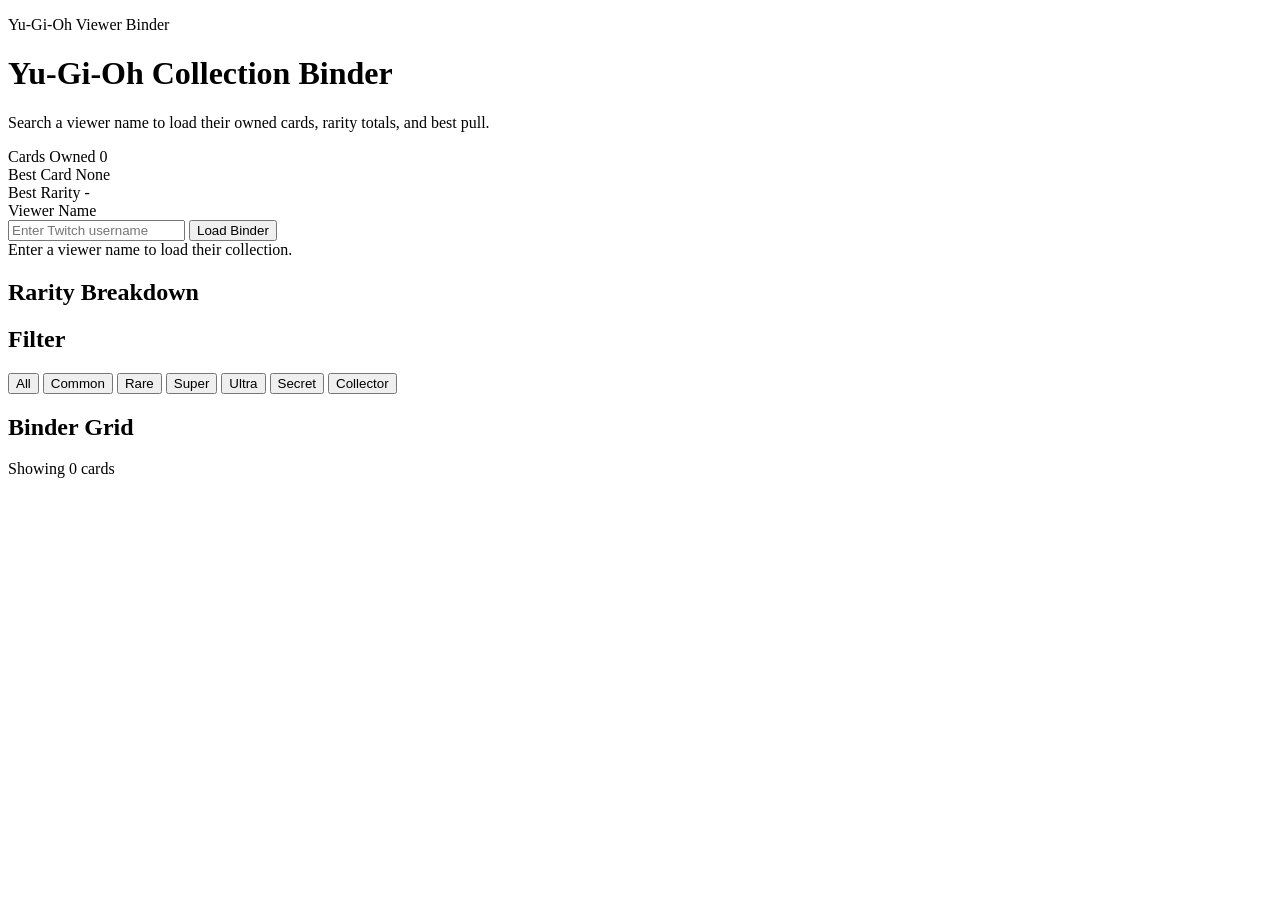
==== index.html @ 146b317e "Update index.html" ====
<!DOCTYPE html>
<html lang="en">
<head>
  <meta charset="UTF-8" />
  <meta name="viewport" content="width=device-width, initial-scale=1.0" />
  <title>Yu-Gi-Oh Binder</title>
  <link rel="stylesheet" href="style.css" />
</head>
<body>
  <div class="page">
    <header class="hero">
      <div class="hero-left">
        <p class="eyebrow">Yu-Gi-Oh Viewer Binder</p>
        <h1 id="pageTitle">Yu-Gi-Oh Collection Binder</h1>
        <p class="subtext">
          Search a viewer name to load their owned cards, rarity totals, and best pull.
        </p>
      </div>

      <div class="hero-right stats-top">
        <div class="stat-card">
          <span class="stat-label">Cards Owned</span>
          <span class="stat-value" id="totalCards">0</span>
        </div>
        <div class="stat-card">
          <span class="stat-label">Best Card</span>
          <span class="stat-value small" id="bestCard">None</span>
        </div>
        <div class="stat-card">
          <span class="stat-label">Best Rarity</span>
          <span class="stat-value" id="bestRarity">-</span>
        </div>
      </div>
    </header>

    <section class="controls">
      <div class="search-box">
        <label for="usernameInput">Viewer Name</label>
        <div class="search-row">
          <input type="text" id="usernameInput" placeholder="Enter Twitch username" />
          <button id="loadBtn">Load Binder</button>
        </div>
      </div>

      <div class="helper-text" id="statusText">
        Enter a viewer name to load their collection.
      </div>
    </section>

    <section class="content-grid">
      <aside class="sidebar">
        <div class="panel">
          <h2>Rarity Breakdown</h2>
          <div id="rarityBreakdown" class="rarity-list"></div>
        </div>

        <div class="panel">
          <h2>Filter</h2>
          <div class="filter-buttons">
            <button class="filter-btn active" data-rarity="All">All</button>
            <button class="filter-btn" data-rarity="Common">Common</button>
            <button class="filter-btn" data-rarity="Rare">Rare</button>
            <button class="filter-btn" data-rarity="Super">Super</button>
            <button class="filter-btn" data-rarity="Ultra">Ultra</button>
            <button class="filter-btn" data-rarity="Secret">Secret</button>
            <button class="filter-btn" data-rarity="Collector">Collector</button>
          </div>
        </div>
      </aside>

      <main class="main-panel panel">
        <div class="binder-header">
          <h2>Binder Grid</h2>
          <span id="showingText">Showing 0 cards</span>
        </div>

        <div id="cardGrid" class="card-grid"></div>
      </main>
    </section>
  </div>

  <script src="script.js"></script>
</body>
</html>
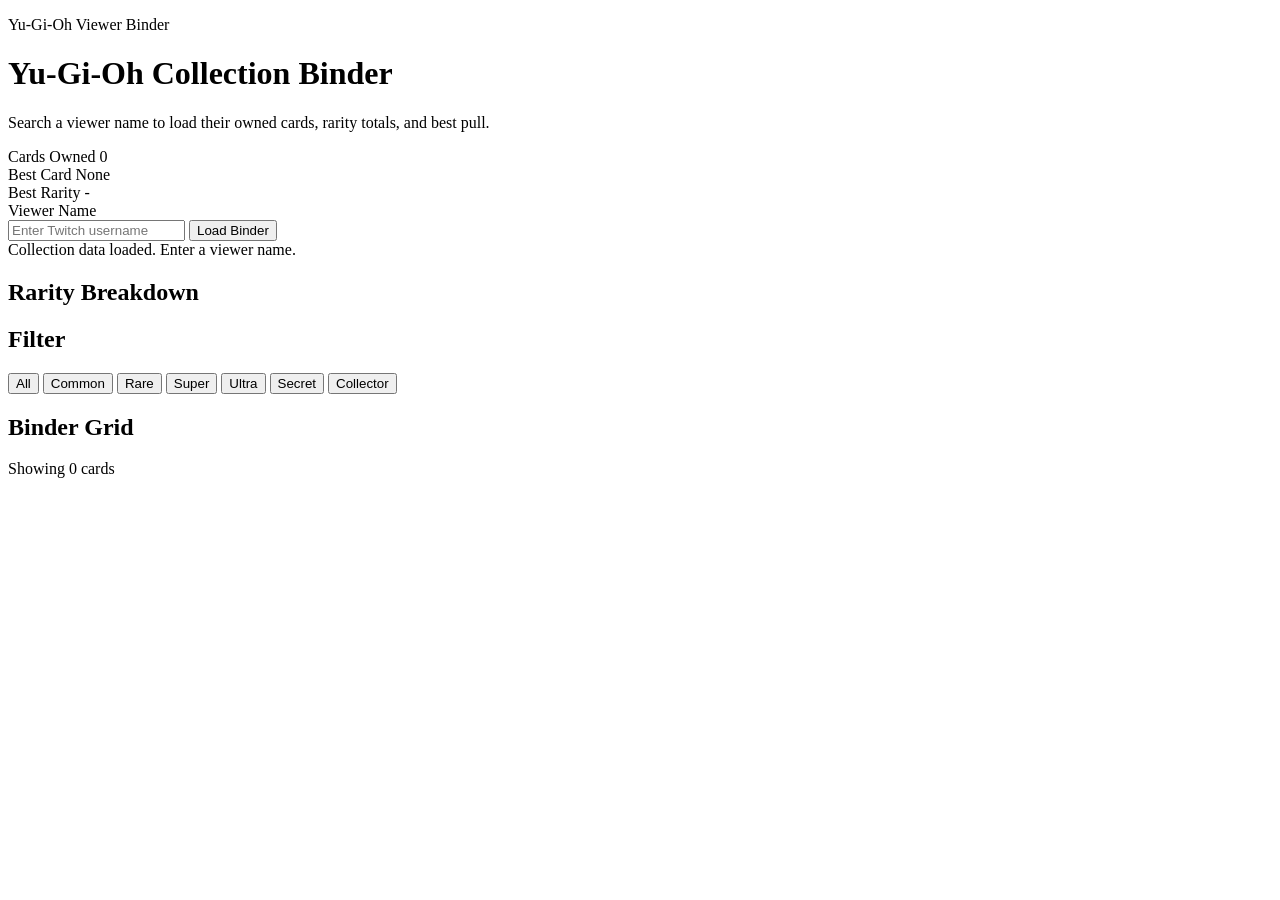
==== commit 5be4eaf2: "Update index.html" ====
--- a/index.html
+++ b/index.html
@@ -4,7 +4,7 @@
   <meta charset="UTF-8" />
   <meta name="viewport" content="width=device-width, initial-scale=1.0" />
   <title>Yu-Gi-Oh Binder</title>
-  <link rel="stylesheet" href="style.css" />
+  <link rel="stylesheet" href="./style.css" />
 </head>
 <body>
   <div class="page">
@@ -82,3 +82,4 @@
   <script src="script.js"></script>
 </body>
 </html>
+
--- a/style.css
+++ b/style.css
@@ -0,0 +1,198 @@
+let allCards = [];
+let currentUserCards = [];
+let currentFilter = "All";
+
+const rarityOrder = ["Common", "Rare", "Super", "Ultra", "Secret", "Collector"];
+const rarityRank = {
+  Common: 1,
+  Rare: 2,
+  Super: 3,
+  Ultra: 4,
+  Secret: 5,
+  Collector: 6
+};
+
+const pageTitle = document.getElementById("pageTitle");
+const totalCards = document.getElementById("totalCards");
+const bestCard = document.getElementById("bestCard");
+const bestRarity = document.getElementById("bestRarity");
+const statusText = document.getElementById("statusText");
+const rarityBreakdown = document.getElementById("rarityBreakdown");
+const cardGrid = document.getElementById("cardGrid");
+const showingText = document.getElementById("showingText");
+const usernameInput = document.getElementById("usernameInput");
+const loadBtn = document.getElementById("loadBtn");
+const filterButtons = document.querySelectorAll(".filter-btn");
+
+loadBtn.addEventListener("click", loadUserBinder);
+usernameInput.addEventListener("keydown", function (e) {
+  if (e.key === "Enter") {
+    loadUserBinder();
+  }
+});
+
+filterButtons.forEach(btn => {
+  btn.addEventListener("click", function () {
+    filterButtons.forEach(b => b.classList.remove("active"));
+    this.classList.add("active");
+    currentFilter = this.dataset.rarity;
+    renderCards();
+  });
+});
+
+fetch("ygo_collection.json")
+  .then(response => response.json())
+  .then(data => {
+    allCards = data.cards || [];
+
+    const urlParams = new URLSearchParams(window.location.search);
+    const userFromUrl = urlParams.get("user");
+
+    if (userFromUrl) {
+      usernameInput.value = userFromUrl;
+      loadUserBinder();
+    } else {
+      statusText.textContent = "Collection data loaded. Enter a viewer name.";
+    }
+  })
+  .catch(() => {
+    statusText.textContent = "Could not load ygo_collection.json";
+  });
+
+function loadUserBinder() {
+  const username = usernameInput.value.trim();
+  if (!username) {
+    statusText.textContent = "Please enter a viewer name.";
+    return;
+  }
+
+  currentUserCards = allCards.filter(card =>
+    (card.username || "").toLowerCase() === username.toLowerCase()
+  );
+
+  if (currentUserCards.length === 0) {
+    pageTitle.textContent = username + "'s Binder";
+    totalCards.textContent = "0";
+    bestCard.textContent = "None";
+    bestRarity.textContent = "-";
+    rarityBreakdown.innerHTML = "";
+    cardGrid.innerHTML = '<div class="empty-state">No cards found for this viewer.</div>';
+    showingText.textContent = "Showing 0 cards";
+    statusText.textContent = "No collection found for " + username;
+    return;
+  }
+
+  currentUserCards.sort((a, b) => {
+    const rarityDiff = (rarityRank[b.rarity] || 0) - (rarityRank[a.rarity] || 0);
+    if (rarityDiff !== 0) return rarityDiff;
+    return (a.cardName || "").localeCompare(b.cardName || "");
+  });
+
+  const best = currentUserCards[0];
+
+  pageTitle.textContent = username + "'s Binder";
+  totalCards.textContent = String(currentUserCards.length);
+  bestCard.textContent = best.cardName || "Unknown";
+  bestRarity.textContent = best.rarity || "-";
+  statusText.textContent = "Loaded binder for " + username;
+
+  renderRarityBreakdown();
+  renderCards();
+
+  const newUrl = window.location.pathname + "?user=" + encodeURIComponent(username);
+  window.history.replaceState({}, "", newUrl);
+}
+
+function renderRarityBreakdown() {
+  const counts = {
+    Common: 0,
+    Rare: 0,
+    Super: 0,
+    Ultra: 0,
+    Secret: 0,
+    Collector: 0
+  };
+
+  currentUserCards.forEach(card => {
+    if (counts.hasOwnProperty(card.rarity)) {
+      counts[card.rarity]++;
+    }
+  });
+
+  rarityBreakdown.innerHTML = "";
+
+  rarityOrder.forEach(rarity => {
+    const count = counts[rarity];
+    const percent = currentUserCards.length > 0
+      ? Math.max(4, (count / currentUserCards.length) * 100)
+      : 0;
+
+    const row = document.createElement("div");
+    row.className = "rarity-row";
+    row.innerHTML = `
+      <div class="rarity-top">
+        <span>${rarity}</span>
+        <span>${count}</span>
+      </div>
+      <div class="rarity-bar-bg">
+        <div class="rarity-bar-fill" style="width:${percent}%"></div>
+      </div>
+    `;
+    rarityBreakdown.appendChild(row);
+  });
+}
+
+function renderCards() {
+  let filtered = currentUserCards;
+
+  if (currentFilter !== "All") {
+    filtered = currentUserCards.filter(card => card.rarity === currentFilter);
+  }
+
+  showingText.textContent = "Showing " + filtered.length + " cards";
+
+  if (filtered.length === 0) {
+    cardGrid.innerHTML = '<div class="empty-state">No cards match this filter.</div>';
+    return;
+  }
+
+  cardGrid.innerHTML = "";
+
+  filtered.forEach(card => {
+    const tile = document.createElement("div");
+    tile.className = "card-tile " + getGlowClass(card.rarity);
+
+    const img = document.createElement("img");
+    img.className = "card-image";
+    img.src = "images/" + card.cardId + ".jpg";
+    img.alt = card.cardName || "Card";
+    img.onerror = function () {
+      this.src = "https://placehold.co/300x420/111827/e5e7eb?text=No+Image";
+    };
+
+    const name = document.createElement("div");
+    name.className = "card-name";
+    name.textContent = card.cardName || "Unknown Card";
+
+    const rarity = document.createElement("div");
+    rarity.className = "card-rarity";
+    rarity.textContent = card.rarity || "Unknown";
+
+    tile.appendChild(img);
+    tile.appendChild(name);
+    tile.appendChild(rarity);
+
+    cardGrid.appendChild(tile);
+  });
+}
+
+function getGlowClass(rarity) {
+  switch (rarity) {
+    case "Rare": return "glow-rare";
+    case "Super": return "glow-super";
+    case "Ultra": return "glow-ultra";
+    case "Secret": return "glow-secret";
+    case "Collector": return "glow-collector";
+    default: return "glow-common";
+  }
+}
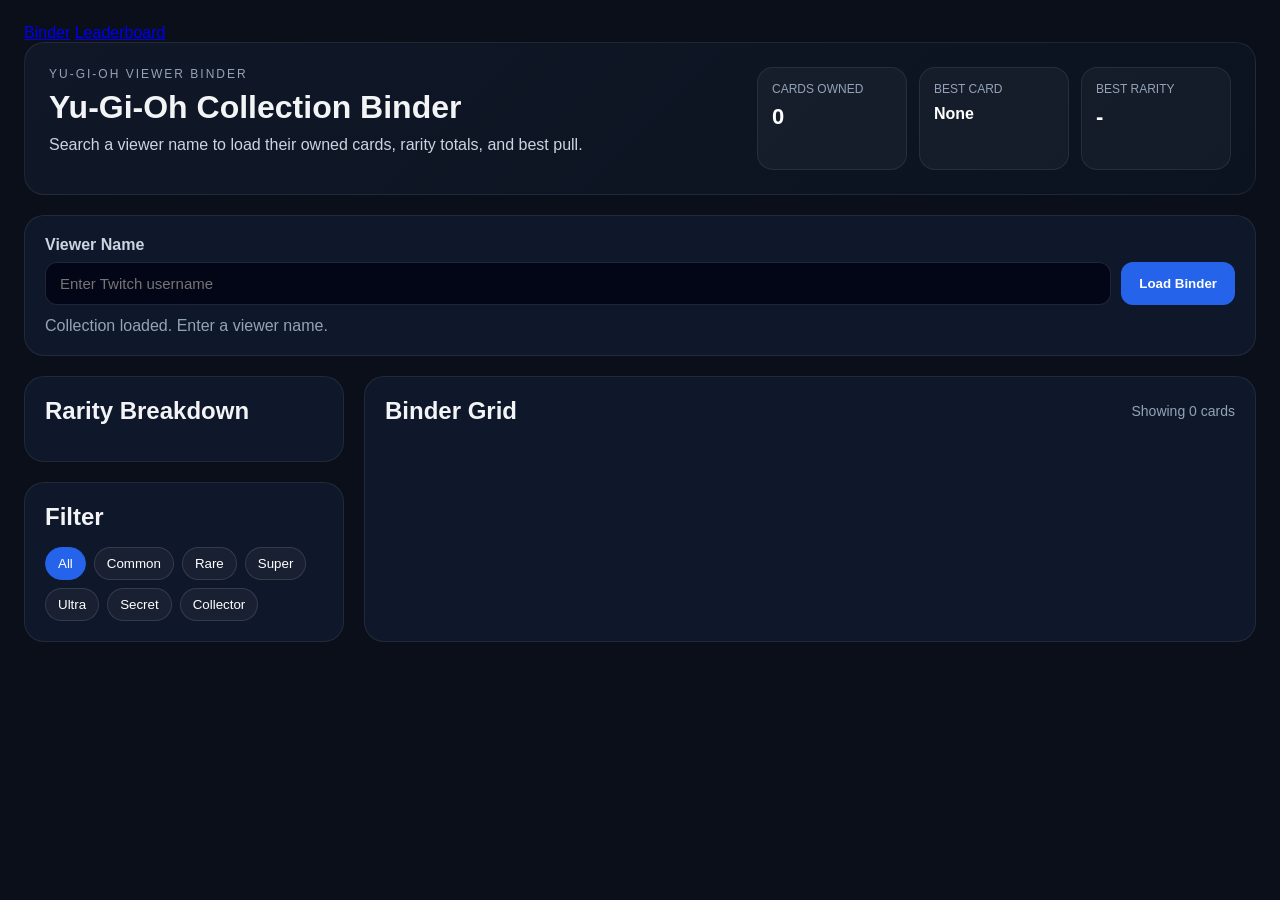
==== commit cc1cdef9: "Update index.html" ====
--- a/index.html
+++ b/index.html
@@ -4,10 +4,16 @@
   <meta charset="UTF-8" />
   <meta name="viewport" content="width=device-width, initial-scale=1.0" />
   <title>Yu-Gi-Oh Binder</title>
-  <link rel="stylesheet" href="./style.css" />
+  <link rel="stylesheet" href="style.css" />
 </head>
 <body>
   <div class="page">
+
+    <nav class="site-nav">
+      <a class="nav-link active" href="./index.html">Binder</a>
+      <a class="nav-link" href="./leaderboard.html">Leaderboard</a>
+    </nav>
+
     <header class="hero">
       <div class="hero-left">
         <p class="eyebrow">Yu-Gi-Oh Viewer Binder</p>
@@ -43,7 +49,7 @@
       </div>
 
       <div class="helper-text" id="statusText">
-        Enter a viewer name to load their collection.
+        Collection loaded. Enter a viewer name.
       </div>
     </section>
 
@@ -82,4 +88,3 @@
   <script src="script.js"></script>
 </body>
 </html>
-
--- a/style.css
+++ b/style.css
@@ -1,198 +1,343 @@
-let allCards = [];
-let currentUserCards = [];
-let currentFilter = "All";
-
-const rarityOrder = ["Common", "Rare", "Super", "Ultra", "Secret", "Collector"];
-const rarityRank = {
-  Common: 1,
-  Rare: 2,
-  Super: 3,
-  Ultra: 4,
-  Secret: 5,
-  Collector: 6
-};
-
-const pageTitle = document.getElementById("pageTitle");
-const totalCards = document.getElementById("totalCards");
-const bestCard = document.getElementById("bestCard");
-const bestRarity = document.getElementById("bestRarity");
-const statusText = document.getElementById("statusText");
-const rarityBreakdown = document.getElementById("rarityBreakdown");
-const cardGrid = document.getElementById("cardGrid");
-const showingText = document.getElementById("showingText");
-const usernameInput = document.getElementById("usernameInput");
-const loadBtn = document.getElementById("loadBtn");
-const filterButtons = document.querySelectorAll(".filter-btn");
-
-loadBtn.addEventListener("click", loadUserBinder);
-usernameInput.addEventListener("keydown", function (e) {
-  if (e.key === "Enter") {
-    loadUserBinder();
+* {
+  box-sizing: border-box;
+}
+
+body {
+  margin: 0;
+  font-family: Arial, Helvetica, sans-serif;
+  background: #0a0f1a;
+  color: #f3f4f6;
+}
+
+.page {
+  max-width: 1400px;
+  margin: 0 auto;
+  padding: 24px;
+}
+
+.hero {
+  display: flex;
+  justify-content: space-between;
+  gap: 24px;
+  flex-wrap: wrap;
+  background: linear-gradient(135deg, #101827, #0b1220);
+  border: 1px solid rgba(255,255,255,0.08);
+  border-radius: 20px;
+  padding: 24px;
+  margin-bottom: 20px;
+}
+
+.eyebrow {
+  margin: 0 0 8px 0;
+  color: #94a3b8;
+  text-transform: uppercase;
+  letter-spacing: 2px;
+  font-size: 12px;
+}
+
+h1, h2 {
+  margin: 0;
+}
+
+.subtext {
+  margin-top: 10px;
+  color: #cbd5e1;
+  max-width: 700px;
+}
+
+.stats-top {
+  display: flex;
+  gap: 12px;
+  flex-wrap: wrap;
+  align-items: stretch;
+}
+
+.stat-card {
+  min-width: 150px;
+  background: rgba(255,255,255,0.04);
+  border: 1px solid rgba(255,255,255,0.08);
+  border-radius: 16px;
+  padding: 14px;
+}
+
+.stat-label {
+  display: block;
+  font-size: 12px;
+  text-transform: uppercase;
+  color: #94a3b8;
+  margin-bottom: 8px;
+}
+
+.stat-value {
+  display: block;
+  font-size: 22px;
+  font-weight: bold;
+  color: #ffffff;
+}
+
+.stat-value.small {
+  font-size: 16px;
+  line-height: 1.3;
+}
+
+.controls {
+  background: #0f172a;
+  border: 1px solid rgba(255,255,255,0.08);
+  border-radius: 20px;
+  padding: 20px;
+  margin-bottom: 20px;
+}
+
+.search-box label {
+  display: block;
+  margin-bottom: 8px;
+  color: #cbd5e1;
+  font-weight: bold;
+}
+
+.search-row {
+  display: flex;
+  gap: 10px;
+  flex-wrap: wrap;
+}
+
+.search-row input {
+  flex: 1;
+  min-width: 260px;
+  padding: 12px 14px;
+  border-radius: 12px;
+  border: 1px solid rgba(255,255,255,0.12);
+  background: #020617;
+  color: white;
+  font-size: 15px;
+}
+
+.search-row button {
+  padding: 12px 18px;
+  border: none;
+  border-radius: 12px;
+  background: #2563eb;
+  color: white;
+  font-weight: bold;
+  cursor: pointer;
+}
+
+.search-row button:hover {
+  background: #1d4ed8;
+}
+
+.helper-text {
+  margin-top: 12px;
+  color: #94a3b8;
+}
+
+.content-grid {
+  display: grid;
+  grid-template-columns: 320px 1fr;
+  gap: 20px;
+}
+
+.sidebar {
+  display: flex;
+  flex-direction: column;
+  gap: 20px;
+}
+
+.panel {
+  background: #0f172a;
+  border: 1px solid rgba(255,255,255,0.08);
+  border-radius: 20px;
+  padding: 20px;
+}
+
+.rarity-list {
+  margin-top: 16px;
+  display: flex;
+  flex-direction: column;
+  gap: 12px;
+}
+
+.rarity-row {
+  display: flex;
+  flex-direction: column;
+  gap: 6px;
+  margin-top: 10px;
+}
+
+.rarity-top {
+  display: flex;
+  justify-content: space-between;
+  font-size: 14px;
+}
+
+.rarity-bar-bg {
+  width: 100%;
+  height: 10px;
+  background: rgba(255,255,255,0.08);
+  border-radius: 999px;
+  overflow: hidden;
+}
+
+.rarity-bar-fill {
+  height: 10px;
+  border-radius: 999px;
+  background: #e5e7eb;
+}
+
+.filter-buttons {
+  margin-top: 16px;
+  display: flex;
+  flex-wrap: wrap;
+  gap: 8px;
+}
+
+.filter-btn {
+  padding: 8px 12px;
+  border-radius: 999px;
+  border: 1px solid rgba(255,255,255,0.12);
+  background: rgba(255,255,255,0.04);
+  color: white;
+  cursor: pointer;
+}
+
+.filter-btn.active {
+  background: #2563eb;
+  border-color: #2563eb;
+}
+
+.binder-header {
+  display: flex;
+  justify-content: space-between;
+  gap: 12px;
+  align-items: center;
+  margin-bottom: 18px;
+  flex-wrap: wrap;
+}
+
+#showingText {
+  color: #94a3b8;
+  font-size: 14px;
+}
+
+.card-grid {
+  display: grid;
+  grid-template-columns: repeat(auto-fill, minmax(190px, 1fr));
+  gap: 18px;
+}
+
+.card-tile {
+  background: linear-gradient(180deg, #111827, #020617);
+  border-radius: 18px;
+  padding: 12px;
+  border: 1px solid rgba(255,255,255,0.08);
+  transition: transform 0.15s ease, box-shadow 0.15s ease;
+}
+
+.card-tile:hover {
+  transform: translateY(-4px) scale(1.02);
+}
+
+.card-image {
+  width: 100%;
+  aspect-ratio: 0.72;
+  border-radius: 12px;
+  object-fit: cover;
+  background: #111827;
+  border: 1px solid rgba(255,255,255,0.08);
+}
+
+.card-name {
+  margin-top: 10px;
+  font-weight: bold;
+  font-size: 14px;
+  line-height: 1.3;
+  color: white;
+}
+
+.card-rarity {
+  margin-top: 6px;
+  font-size: 12px;
+  color: #cbd5e1;
+  text-transform: uppercase;
+  letter-spacing: 1px;
+}
+
+.glow-common {
+  box-shadow: 0 0 0 rgba(255,255,255,0);
+}
+
+.glow-rare {
+  box-shadow: 0 0 18px rgba(59, 130, 246, 0.35);
+}
+
+.glow-super {
+  box-shadow: 0 0 18px rgba(168, 85, 247, 0.35);
+}
+
+.glow-ultra {
+  box-shadow: 0 0 20px rgba(250, 204, 21, 0.42);
+}
+
+.glow-secret {
+  box-shadow: 0 0 20px rgba(244, 114, 182, 0.42);
+}
+
+.glow-collector {
+  box-shadow: 0 0 22px rgba(251, 191, 36, 0.55);
+}
+
+.empty-state {
+  color: #94a3b8;
+  padding: 20px 0;
+}
+
+/* Leaderboard */
+.leaderboard-grid {
+  display: grid;
+  grid-template-columns: 90px 1.2fr 140px 140px 2fr;
+  gap: 16px;
+  align-items: center;
+}
+
+.leaderboard-head {
+  font-weight: bold;
+  color: #94a3b8;
+  border-bottom: 1px solid rgba(255,255,255,0.08);
+  padding-bottom: 12px;
+  margin-bottom: 10px;
+}
+
+.leaderboard-row {
+  padding: 14px 0;
+  border-bottom: 1px solid rgba(255,255,255,0.06);
+}
+
+.leaderboard-link {
+  color: white;
+  text-decoration: none;
+  font-weight: bold;
+}
+
+.leaderboard-link:hover {
+  text-decoration: underline;
+}
+
+@media (max-width: 900px) {
+  .content-grid {
+    grid-template-columns: 1fr;
   }
-});
-
-filterButtons.forEach(btn => {
-  btn.addEventListener("click", function () {
-    filterButtons.forEach(b => b.classList.remove("active"));
-    this.classList.add("active");
-    currentFilter = this.dataset.rarity;
-    renderCards();
-  });
-});
-
-fetch("ygo_collection.json")
-  .then(response => response.json())
-  .then(data => {
-    allCards = data.cards || [];
-
-    const urlParams = new URLSearchParams(window.location.search);
-    const userFromUrl = urlParams.get("user");
-
-    if (userFromUrl) {
-      usernameInput.value = userFromUrl;
-      loadUserBinder();
-    } else {
-      statusText.textContent = "Collection data loaded. Enter a viewer name.";
-    }
-  })
-  .catch(() => {
-    statusText.textContent = "Could not load ygo_collection.json";
-  });
-
-function loadUserBinder() {
-  const username = usernameInput.value.trim();
-  if (!username) {
-    statusText.textContent = "Please enter a viewer name.";
-    return;
+
+  .leaderboard-grid {
+    grid-template-columns: 1fr;
+    gap: 6px;
+    padding: 12px 0;
   }
 
-  currentUserCards = allCards.filter(card =>
-    (card.username || "").toLowerCase() === username.toLowerCase()
-  );
-
-  if (currentUserCards.length === 0) {
-    pageTitle.textContent = username + "'s Binder";
-    totalCards.textContent = "0";
-    bestCard.textContent = "None";
-    bestRarity.textContent = "-";
-    rarityBreakdown.innerHTML = "";
-    cardGrid.innerHTML = '<div class="empty-state">No cards found for this viewer.</div>';
-    showingText.textContent = "Showing 0 cards";
-    statusText.textContent = "No collection found for " + username;
-    return;
+  .leaderboard-head {
+    display: none;
   }
 
-  currentUserCards.sort((a, b) => {
-    const rarityDiff = (rarityRank[b.rarity] || 0) - (rarityRank[a.rarity] || 0);
-    if (rarityDiff !== 0) return rarityDiff;
-    return (a.cardName || "").localeCompare(b.cardName || "");
-  });
-
-  const best = currentUserCards[0];
-
-  pageTitle.textContent = username + "'s Binder";
-  totalCards.textContent = String(currentUserCards.length);
-  bestCard.textContent = best.cardName || "Unknown";
-  bestRarity.textContent = best.rarity || "-";
-  statusText.textContent = "Loaded binder for " + username;
-
-  renderRarityBreakdown();
-  renderCards();
-
-  const newUrl = window.location.pathname + "?user=" + encodeURIComponent(username);
-  window.history.replaceState({}, "", newUrl);
-}
-
-function renderRarityBreakdown() {
-  const counts = {
-    Common: 0,
-    Rare: 0,
-    Super: 0,
-    Ultra: 0,
-    Secret: 0,
-    Collector: 0
-  };
-
-  currentUserCards.forEach(card => {
-    if (counts.hasOwnProperty(card.rarity)) {
-      counts[card.rarity]++;
-    }
-  });
-
-  rarityBreakdown.innerHTML = "";
-
-  rarityOrder.forEach(rarity => {
-    const count = counts[rarity];
-    const percent = currentUserCards.length > 0
-      ? Math.max(4, (count / currentUserCards.length) * 100)
-      : 0;
-
-    const row = document.createElement("div");
-    row.className = "rarity-row";
-    row.innerHTML = `
-      <div class="rarity-top">
-        <span>${rarity}</span>
-        <span>${count}</span>
-      </div>
-      <div class="rarity-bar-bg">
-        <div class="rarity-bar-fill" style="width:${percent}%"></div>
-      </div>
-    `;
-    rarityBreakdown.appendChild(row);
-  });
-}
-
-function renderCards() {
-  let filtered = currentUserCards;
-
-  if (currentFilter !== "All") {
-    filtered = currentUserCards.filter(card => card.rarity === currentFilter);
+  .leaderboard-row {
+    padding: 16px 0;
   }
-
-  showingText.textContent = "Showing " + filtered.length + " cards";
-
-  if (filtered.length === 0) {
-    cardGrid.innerHTML = '<div class="empty-state">No cards match this filter.</div>';
-    return;
-  }
-
-  cardGrid.innerHTML = "";
-
-  filtered.forEach(card => {
-    const tile = document.createElement("div");
-    tile.className = "card-tile " + getGlowClass(card.rarity);
-
-    const img = document.createElement("img");
-    img.className = "card-image";
-    img.src = "images/" + card.cardId + ".jpg";
-    img.alt = card.cardName || "Card";
-    img.onerror = function () {
-      this.src = "https://placehold.co/300x420/111827/e5e7eb?text=No+Image";
-    };
-
-    const name = document.createElement("div");
-    name.className = "card-name";
-    name.textContent = card.cardName || "Unknown Card";
-
-    const rarity = document.createElement("div");
-    rarity.className = "card-rarity";
-    rarity.textContent = card.rarity || "Unknown";
-
-    tile.appendChild(img);
-    tile.appendChild(name);
-    tile.appendChild(rarity);
-
-    cardGrid.appendChild(tile);
-  });
-}
-
-function getGlowClass(rarity) {
-  switch (rarity) {
-    case "Rare": return "glow-rare";
-    case "Super": return "glow-super";
-    case "Ultra": return "glow-ultra";
-    case "Secret": return "glow-secret";
-    case "Collector": return "glow-collector";
-    default: return "glow-common";
-  }
-}
+}
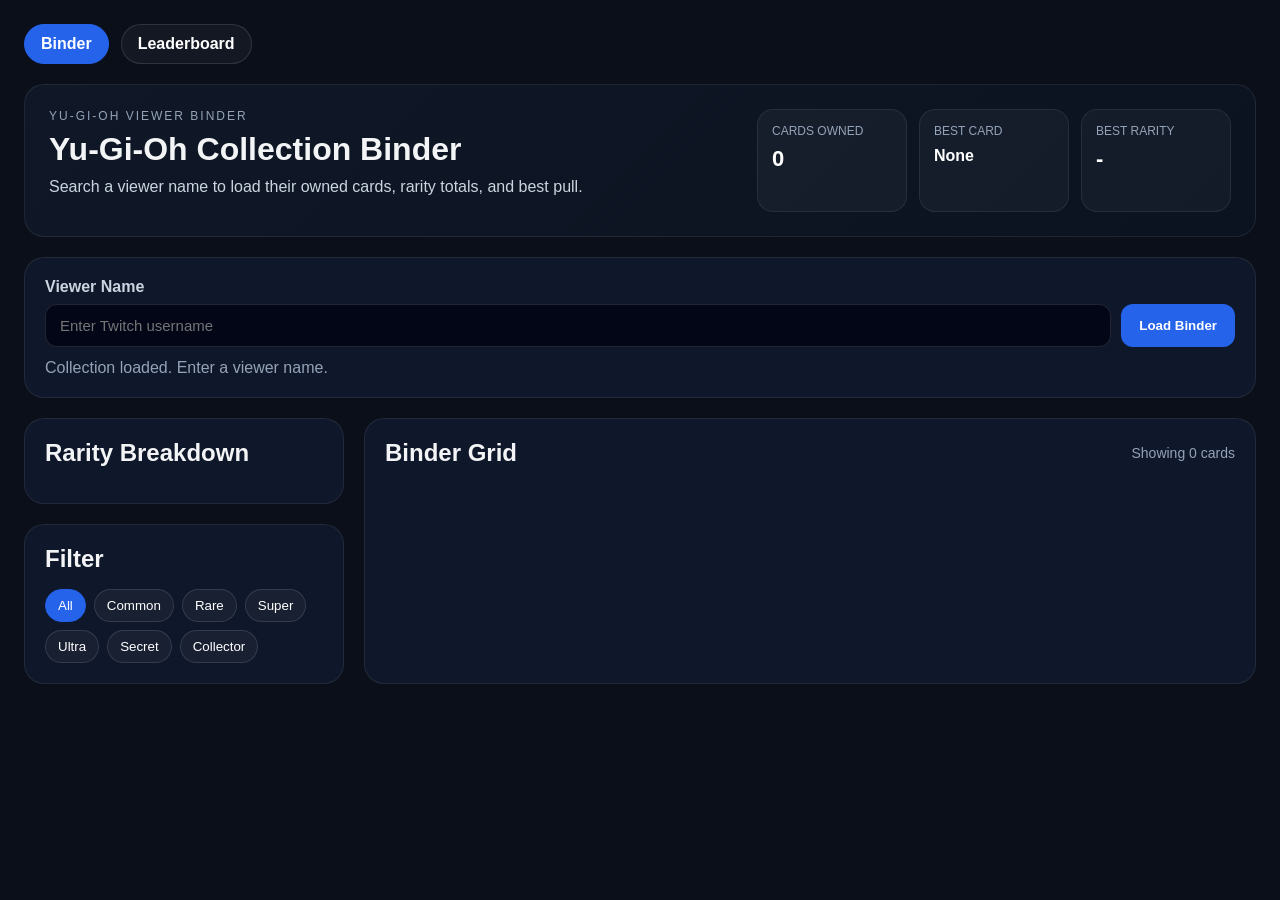
==== commit 8cb3da1b: "Update index.html" ====
--- a/index.html
+++ b/index.html
@@ -10,8 +10,8 @@
   <div class="page">
 
     <nav class="site-nav">
-      <a class="nav-link active" href="./index.html">Binder</a>
-      <a class="nav-link" href="./leaderboard.html">Leaderboard</a>
+      <a class="nav-link active" href="index.html">Binder</a>
+      <a class="nav-link" href="leaderboard.html">Leaderboard</a>
     </nav>
 
     <header class="hero">
--- a/style.css
+++ b/style.css
@@ -13,6 +13,32 @@
   max-width: 1400px;
   margin: 0 auto;
   padding: 24px;
+}
+
+.site-nav {
+  display: flex;
+  gap: 12px;
+  margin-bottom: 20px;
+}
+
+.nav-link {
+  display: inline-block;
+  padding: 10px 16px;
+  border-radius: 999px;
+  border: 1px solid rgba(255,255,255,0.12);
+  background: rgba(255,255,255,0.04);
+  color: white;
+  text-decoration: none;
+  font-weight: bold;
+}
+
+.nav-link:hover {
+  background: rgba(255,255,255,0.08);
+}
+
+.nav-link.active {
+  background: #2563eb;
+  border-color: #2563eb;
 }
 
 .hero {
@@ -291,7 +317,6 @@
   padding: 20px 0;
 }
 
-/* Leaderboard */
 .leaderboard-grid {
   display: grid;
   grid-template-columns: 90px 1.2fr 140px 140px 2fr;
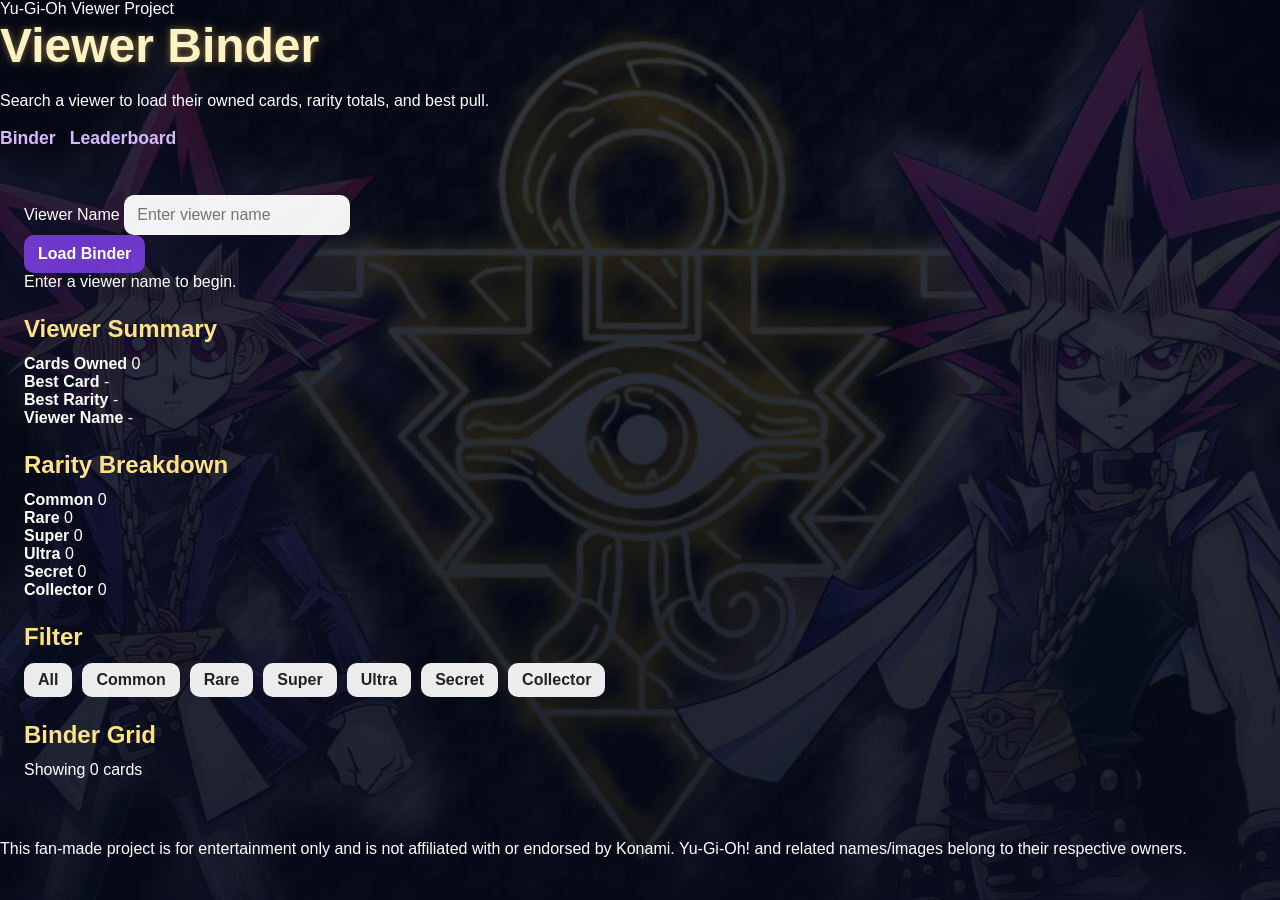
==== commit 63c0a476: "Update index.html" ====
--- a/index.html
+++ b/index.html
@@ -3,88 +3,93 @@
 <head>
   <meta charset="UTF-8" />
   <meta name="viewport" content="width=device-width, initial-scale=1.0" />
-  <title>Yu-Gi-Oh Binder</title>
+  <title>YGO Viewer Binder</title>
   <link rel="stylesheet" href="style.css" />
 </head>
 <body>
-  <div class="page">
-
-    <nav class="site-nav">
-      <a class="nav-link active" href="index.html">Binder</a>
-      <a class="nav-link" href="leaderboard.html">Leaderboard</a>
-    </nav>
-
-    <header class="hero">
-      <div class="hero-left">
-        <p class="eyebrow">Yu-Gi-Oh Viewer Binder</p>
-        <h1 id="pageTitle">Yu-Gi-Oh Collection Binder</h1>
-        <p class="subtext">
-          Search a viewer name to load their owned cards, rarity totals, and best pull.
-        </p>
+  <div class="site-shell">
+    <header class="site-header">
+      <div class="brand-block">
+        <div class="eyebrow">Yu-Gi-Oh Viewer Project</div>
+        <h1 id="binder-title">Viewer Binder</h1>
+        <p class="subtitle">Search a viewer to load their owned cards, rarity totals, and best pull.</p>
       </div>
 
-      <div class="hero-right stats-top">
-        <div class="stat-card">
-          <span class="stat-label">Cards Owned</span>
-          <span class="stat-value" id="totalCards">0</span>
-        </div>
-        <div class="stat-card">
-          <span class="stat-label">Best Card</span>
-          <span class="stat-value small" id="bestCard">None</span>
-        </div>
-        <div class="stat-card">
-          <span class="stat-label">Best Rarity</span>
-          <span class="stat-value" id="bestRarity">-</span>
-        </div>
-      </div>
+      <nav class="site-nav">
+        <a href="index.html" class="active">Binder</a>
+        <a href="leaderboard.html">Leaderboard</a>
+      </nav>
     </header>
 
-    <section class="controls">
-      <div class="search-box">
-        <label for="usernameInput">Viewer Name</label>
+    <main class="binder-layout">
+      <section class="panel hero-panel">
         <div class="search-row">
-          <input type="text" id="usernameInput" placeholder="Enter Twitch username" />
-          <button id="loadBtn">Load Binder</button>
-        </div>
-      </div>
+          <div class="search-group">
+            <label for="viewerSearch">Viewer Name</label>
+            <input type="text" id="viewerSearch" placeholder="Enter viewer name" />
+          </div>
 
-      <div class="helper-text" id="statusText">
-        Collection loaded. Enter a viewer name.
-      </div>
-    </section>
-
-    <section class="content-grid">
-      <aside class="sidebar">
-        <div class="panel">
-          <h2>Rarity Breakdown</h2>
-          <div id="rarityBreakdown" class="rarity-list"></div>
+          <button id="loadBinderBtn" type="button">Load Binder</button>
         </div>
 
-        <div class="panel">
-          <h2>Filter</h2>
-          <div class="filter-buttons">
-            <button class="filter-btn active" data-rarity="All">All</button>
-            <button class="filter-btn" data-rarity="Common">Common</button>
-            <button class="filter-btn" data-rarity="Rare">Rare</button>
-            <button class="filter-btn" data-rarity="Super">Super</button>
-            <button class="filter-btn" data-rarity="Ultra">Ultra</button>
-            <button class="filter-btn" data-rarity="Secret">Secret</button>
-            <button class="filter-btn" data-rarity="Collector">Collector</button>
+        <div class="loaded-message" id="loadedMessage">Enter a viewer name to begin.</div>
+      </section>
+
+      <section class="stats-grid">
+        <div class="panel stat-panel">
+          <h2>Viewer Summary</h2>
+          <div class="stat-lines">
+            <div><strong>Cards Owned</strong> <span id="cardsOwned">0</span></div>
+            <div><strong>Best Card</strong> <span id="bestCard">-</span></div>
+            <div><strong>Best Rarity</strong> <span id="bestRarity">-</span></div>
+            <div><strong>Viewer Name</strong> <span id="viewerNameDisplay">-</span></div>
           </div>
         </div>
-      </aside>
 
-      <main class="main-panel panel">
-        <div class="binder-header">
+        <div class="panel stat-panel">
+          <h2>Rarity Breakdown</h2>
+          <div class="stat-lines">
+            <div><strong>Common</strong> <span id="rarityCommon">0</span></div>
+            <div><strong>Rare</strong> <span id="rarityRare">0</span></div>
+            <div><strong>Super</strong> <span id="raritySuper">0</span></div>
+            <div><strong>Ultra</strong> <span id="rarityUltra">0</span></div>
+            <div><strong>Secret</strong> <span id="raritySecret">0</span></div>
+            <div><strong>Collector</strong> <span id="rarityCollector">0</span></div>
+          </div>
+        </div>
+      </section>
+
+      <section class="panel">
+        <h2>Filter</h2>
+        <div class="filter-buttons" id="filter-buttons">
+          <button type="button" data-rarity="All" class="active-filter">All</button>
+          <button type="button" data-rarity="Common">Common</button>
+          <button type="button" data-rarity="Rare">Rare</button>
+          <button type="button" data-rarity="Super">Super</button>
+          <button type="button" data-rarity="Ultra">Ultra</button>
+          <button type="button" data-rarity="Secret">Secret</button>
+          <button type="button" data-rarity="Collector">Collector</button>
+        </div>
+      </section>
+
+      <section class="panel">
+        <div class="section-head">
           <h2>Binder Grid</h2>
-          <span id="showingText">Showing 0 cards</span>
+          <div class="section-meta" id="showingCount">Showing 0 cards</div>
         </div>
 
-        <div id="cardGrid" class="card-grid"></div>
-      </main>
-    </section>
+        <div id="card-grid" class="card-grid"></div>
+      </section>
+    </main>
+
+    <footer class="site-footer">
+      <p>
+        This fan-made project is for entertainment only and is not affiliated with or endorsed by Konami.
+        Yu-Gi-Oh! and related names/images belong to their respective owners.
+      </p>
+    </footer>
   </div>
 
-  <script src="script.js"></script>
+  <script src="./script.js"></script>
 </body>
 </html>
--- a/style.css
+++ b/style.css
@@ -1,3 +1,7 @@
+/* ===============================
+GLOBAL
+=============================== */
+
 * {
   box-sizing: border-box;
 }
@@ -5,364 +9,312 @@
 body {
   margin: 0;
   font-family: Arial, Helvetica, sans-serif;
-  background: #0a0f1a;
-  color: #f3f4f6;
-}
-
-.page {
+  color: #ffffff;
+  min-height: 100vh;
+  background:
+    linear-gradient(rgba(5, 10, 25, 0.82), rgba(5, 10, 25, 0.9)),
+    url("./ygo-bg.jpg") center center / cover no-repeat fixed;
+}
+
+/* ===============================
+PAGE WRAPPER
+=============================== */
+
+.container,
+.page,
+main {
+  width: 100%;
   max-width: 1400px;
   margin: 0 auto;
   padding: 24px;
 }
 
-.site-nav {
+/* ===============================
+HEADERS
+=============================== */
+
+h1 {
+  font-size: 3rem;
+  margin: 0 0 14px 0;
+  color: #fff2c5;
+  text-shadow:
+    0 0 6px rgba(255, 220, 120, 0.4),
+    0 0 18px rgba(255, 180, 60, 0.2);
+}
+
+h2, h3 {
+  color: #ffe28a;
+  margin-top: 24px;
+  margin-bottom: 12px;
+}
+
+/* ===============================
+NAV
+=============================== */
+
+nav,
+.top-nav {
   display: flex;
-  gap: 12px;
-  margin-bottom: 20px;
-}
-
-.nav-link {
-  display: inline-block;
-  padding: 10px 16px;
-  border-radius: 999px;
-  border: 1px solid rgba(255,255,255,0.12);
-  background: rgba(255,255,255,0.04);
-  color: white;
+  gap: 14px;
+  flex-wrap: wrap;
+  margin-bottom: 22px;
+}
+
+nav a,
+.top-nav a {
+  color: #d8b7ff;
   text-decoration: none;
   font-weight: bold;
-}
-
-.nav-link:hover {
-  background: rgba(255,255,255,0.08);
-}
-
-.nav-link.active {
-  background: #2563eb;
-  border-color: #2563eb;
-}
-
-.hero {
-  display: flex;
-  justify-content: space-between;
-  gap: 24px;
-  flex-wrap: wrap;
-  background: linear-gradient(135deg, #101827, #0b1220);
-  border: 1px solid rgba(255,255,255,0.08);
-  border-radius: 20px;
-  padding: 24px;
-  margin-bottom: 20px;
-}
-
-.eyebrow {
-  margin: 0 0 8px 0;
-  color: #94a3b8;
-  text-transform: uppercase;
-  letter-spacing: 2px;
-  font-size: 12px;
-}
-
-h1, h2 {
-  margin: 0;
-}
-
-.subtext {
-  margin-top: 10px;
-  color: #cbd5e1;
-  max-width: 700px;
-}
-
-.stats-top {
-  display: flex;
-  gap: 12px;
-  flex-wrap: wrap;
-  align-items: stretch;
-}
-
-.stat-card {
-  min-width: 150px;
-  background: rgba(255,255,255,0.04);
-  border: 1px solid rgba(255,255,255,0.08);
-  border-radius: 16px;
-  padding: 14px;
-}
-
-.stat-label {
-  display: block;
-  font-size: 12px;
-  text-transform: uppercase;
-  color: #94a3b8;
-  margin-bottom: 8px;
-}
-
-.stat-value {
-  display: block;
-  font-size: 22px;
-  font-weight: bold;
+  font-size: 1.1rem;
+}
+
+nav a:hover,
+.top-nav a:hover {
   color: #ffffff;
 }
 
-.stat-value.small {
-  font-size: 16px;
-  line-height: 1.3;
-}
-
-.controls {
-  background: #0f172a;
-  border: 1px solid rgba(255,255,255,0.08);
-  border-radius: 20px;
-  padding: 20px;
-  margin-bottom: 20px;
-}
-
-.search-box label {
-  display: block;
-  margin-bottom: 8px;
-  color: #cbd5e1;
-  font-weight: bold;
-}
-
-.search-row {
-  display: flex;
-  gap: 10px;
-  flex-wrap: wrap;
-}
-
-.search-row input {
-  flex: 1;
-  min-width: 260px;
-  padding: 12px 14px;
-  border-radius: 12px;
-  border: 1px solid rgba(255,255,255,0.12);
-  background: #020617;
-  color: white;
-  font-size: 15px;
-}
-
-.search-row button {
-  padding: 12px 18px;
-  border: none;
-  border-radius: 12px;
-  background: #2563eb;
-  color: white;
+/* ===============================
+TEXT / PANELS
+=============================== */
+
+#leaderboard-status,
+.status-text,
+.summary-box,
+.stats-box,
+.filter-box,
+.search-box,
+.section-box {
+  background: rgba(10, 16, 35, 0.72);
+  border: 1px solid rgba(255, 215, 120, 0.18);
+  border-radius: 14px;
+  padding: 14px 16px;
+  margin-bottom: 18px;
+  box-shadow:
+    0 8px 24px rgba(0, 0, 0, 0.28),
+    0 0 10px rgba(255, 200, 90, 0.08);
+}
+
+/* ===============================
+FORM ELEMENTS
+=============================== */
+
+input,
+button,
+select {
+  font: inherit;
+}
+
+input[type="text"],
+input[type="search"] {
+  padding: 10px 12px;
+  border-radius: 10px;
+  border: 1px solid rgba(255,255,255,0.18);
+  background: rgba(255,255,255,0.95);
+  color: #111;
+  min-width: 220px;
+}
+
+button {
+  padding: 10px 14px;
+  border: 0;
+  border-radius: 10px;
+  background: rgba(120, 60, 220, 0.9);
+  color: #fff;
   font-weight: bold;
   cursor: pointer;
 }
 
-.search-row button:hover {
-  background: #1d4ed8;
-}
-
-.helper-text {
-  margin-top: 12px;
-  color: #94a3b8;
-}
-
-.content-grid {
-  display: grid;
-  grid-template-columns: 320px 1fr;
-  gap: 20px;
-}
-
-.sidebar {
-  display: flex;
-  flex-direction: column;
-  gap: 20px;
-}
-
-.panel {
-  background: #0f172a;
-  border: 1px solid rgba(255,255,255,0.08);
-  border-radius: 20px;
-  padding: 20px;
-}
-
-.rarity-list {
-  margin-top: 16px;
-  display: flex;
-  flex-direction: column;
-  gap: 12px;
-}
-
-.rarity-row {
-  display: flex;
-  flex-direction: column;
-  gap: 6px;
-  margin-top: 10px;
-}
-
-.rarity-top {
-  display: flex;
-  justify-content: space-between;
-  font-size: 14px;
-}
-
-.rarity-bar-bg {
-  width: 100%;
-  height: 10px;
-  background: rgba(255,255,255,0.08);
-  border-radius: 999px;
-  overflow: hidden;
-}
-
-.rarity-bar-fill {
-  height: 10px;
-  border-radius: 999px;
-  background: #e5e7eb;
-}
-
-.filter-buttons {
-  margin-top: 16px;
+button:hover {
+  background: rgba(145, 80, 255, 0.95);
+}
+
+/* ===============================
+FILTER BUTTON ROW
+=============================== */
+
+.filter-buttons,
+#filter-buttons,
+.filters {
   display: flex;
   flex-wrap: wrap;
-  gap: 8px;
-}
-
-.filter-btn {
-  padding: 8px 12px;
-  border-radius: 999px;
-  border: 1px solid rgba(255,255,255,0.12);
-  background: rgba(255,255,255,0.04);
-  color: white;
-  cursor: pointer;
-}
-
-.filter-btn.active {
-  background: #2563eb;
-  border-color: #2563eb;
-}
-
-.binder-header {
-  display: flex;
-  justify-content: space-between;
-  gap: 12px;
-  align-items: center;
-  margin-bottom: 18px;
-  flex-wrap: wrap;
-}
-
-#showingText {
-  color: #94a3b8;
-  font-size: 14px;
-}
-
-.card-grid {
+  gap: 10px;
+  margin: 12px 0 22px 0;
+}
+
+.filter-buttons button,
+#filter-buttons button,
+.filters button {
+  background: rgba(255, 255, 255, 0.92);
+  color: #222;
+  border: 0;
+  padding: 8px 14px;
+  border-radius: 10px;
+}
+
+.filter-buttons button:hover,
+#filter-buttons button:hover,
+.filters button:hover {
+  background: #ffe28a;
+}
+
+/* ===============================
+LEADERBOARD TABLE
+=============================== */
+
+table,
+.leaderboard-table {
+  width: 100%;
+  border-collapse: collapse;
+  margin-top: 20px;
+  background: rgba(8, 12, 28, 0.78);
+  border-radius: 12px;
+  overflow: hidden;
+}
+
+th,
+td {
+  padding: 14px 18px;
+  font-size: 1.15rem;
+  text-align: left;
+}
+
+th {
+  color: #ffe28a;
+  border-bottom: 2px solid rgba(255, 220, 120, 0.35);
+  background: rgba(255, 200, 80, 0.08);
+}
+
+td {
+  border-bottom: 1px solid rgba(255,255,255,0.06);
+}
+
+tr:nth-child(even) {
+  background: rgba(255,255,255,0.03);
+}
+
+tr:hover {
+  background: rgba(255,215,120,0.08);
+}
+
+/* top 3 */
+tbody tr:nth-child(1) td {
+  color: #ffd95a;
+  font-weight: bold;
+}
+tbody tr:nth-child(2) td {
+  color: #d7e1f2;
+  font-weight: bold;
+}
+tbody tr:nth-child(3) td {
+  color: #d8a373;
+  font-weight: bold;
+}
+
+/* ===============================
+BINDER GRID
+=============================== */
+
+.card-grid,
+#card-grid,
+.binder-grid {
   display: grid;
-  grid-template-columns: repeat(auto-fill, minmax(190px, 1fr));
-  gap: 18px;
-}
-
-.card-tile {
-  background: linear-gradient(180deg, #111827, #020617);
-  border-radius: 18px;
+  grid-template-columns: repeat(auto-fill, minmax(220px, 1fr));
+  gap: 22px;
+  margin-top: 18px;
+}
+
+/* ===============================
+CARD ITEM
+=============================== */
+
+.card,
+.binder-card {
+  background: rgba(10, 15, 35, 0.82);
+  border-radius: 14px;
   padding: 12px;
-  border: 1px solid rgba(255,255,255,0.08);
-  transition: transform 0.15s ease, box-shadow 0.15s ease;
-}
-
-.card-tile:hover {
-  transform: translateY(-4px) scale(1.02);
-}
-
-.card-image {
+  border: 1px solid rgba(255, 200, 120, 0.14);
+  box-shadow: 0 8px 18px rgba(0,0,0,0.35);
+  transition: transform 0.22s ease, box-shadow 0.22s ease;
+}
+
+.card:hover,
+.binder-card:hover {
+  transform: translateY(-4px);
+  box-shadow:
+    0 0 14px rgba(255, 210, 120, 0.22),
+    0 10px 24px rgba(0,0,0,0.42);
+}
+
+.card img,
+.binder-card img {
   width: 100%;
-  aspect-ratio: 0.72;
-  border-radius: 12px;
-  object-fit: cover;
-  background: #111827;
-  border: 1px solid rgba(255,255,255,0.08);
-}
-
-.card-name {
+  height: auto;
+  display: block;
+  border-radius: 10px;
+}
+
+/* optional text blocks if your HTML uses them */
+.card-name,
+.binder-card-name {
   margin-top: 10px;
   font-weight: bold;
-  font-size: 14px;
-  line-height: 1.3;
-  color: white;
-}
-
-.card-rarity {
-  margin-top: 6px;
-  font-size: 12px;
-  color: #cbd5e1;
-  text-transform: uppercase;
-  letter-spacing: 1px;
-}
-
-.glow-common {
-  box-shadow: 0 0 0 rgba(255,255,255,0);
-}
-
-.glow-rare {
-  box-shadow: 0 0 18px rgba(59, 130, 246, 0.35);
-}
-
-.glow-super {
-  box-shadow: 0 0 18px rgba(168, 85, 247, 0.35);
-}
-
-.glow-ultra {
-  box-shadow: 0 0 20px rgba(250, 204, 21, 0.42);
-}
-
-.glow-secret {
-  box-shadow: 0 0 20px rgba(244, 114, 182, 0.42);
-}
-
-.glow-collector {
-  box-shadow: 0 0 22px rgba(251, 191, 36, 0.55);
-}
-
-.empty-state {
-  color: #94a3b8;
-  padding: 20px 0;
-}
-
-.leaderboard-grid {
-  display: grid;
-  grid-template-columns: 90px 1.2fr 140px 140px 2fr;
-  gap: 16px;
-  align-items: center;
-}
-
-.leaderboard-head {
-  font-weight: bold;
-  color: #94a3b8;
-  border-bottom: 1px solid rgba(255,255,255,0.08);
-  padding-bottom: 12px;
-  margin-bottom: 10px;
-}
-
-.leaderboard-row {
-  padding: 14px 0;
-  border-bottom: 1px solid rgba(255,255,255,0.06);
-}
-
-.leaderboard-link {
-  color: white;
-  text-decoration: none;
-  font-weight: bold;
-}
-
-.leaderboard-link:hover {
-  text-decoration: underline;
-}
-
-@media (max-width: 900px) {
-  .content-grid {
-    grid-template-columns: 1fr;
-  }
-
-  .leaderboard-grid {
-    grid-template-columns: 1fr;
-    gap: 6px;
-    padding: 12px 0;
-  }
-
-  .leaderboard-head {
-    display: none;
-  }
-
-  .leaderboard-row {
-    padding: 16px 0;
-  }
-}
+  color: #fff1bf;
+}
+
+.card-rarity,
+.binder-card-rarity {
+  margin-top: 4px;
+  color: #d7c7ff;
+  font-size: 0.95rem;
+}
+
+/* ===============================
+HELPERS
+=============================== */
+
+p {
+  line-height: 1.45;
+}
+
+img {
+  max-width: 100%;
+}
+
+.hidden {
+  display: none !important;
+}
+
+/* ===============================
+RESPONSIVE
+=============================== */
+
+@media (max-width: 768px) {
+  .container,
+  .page,
+  main {
+    padding: 16px;
+  }
+
+  h1 {
+    font-size: 2.2rem;
+  }
+
+  th,
+  td {
+    font-size: 1rem;
+    padding: 10px;
+  }
+
+  .card-grid,
+  #card-grid,
+  .binder-grid {
+    grid-template-columns: repeat(auto-fill, minmax(160px, 1fr));
+    gap: 14px;
+  }
+
+  input[type="text"],
+  input[type="search"] {
+    min-width: 160px;
+    width: 100%;
+  }
+}
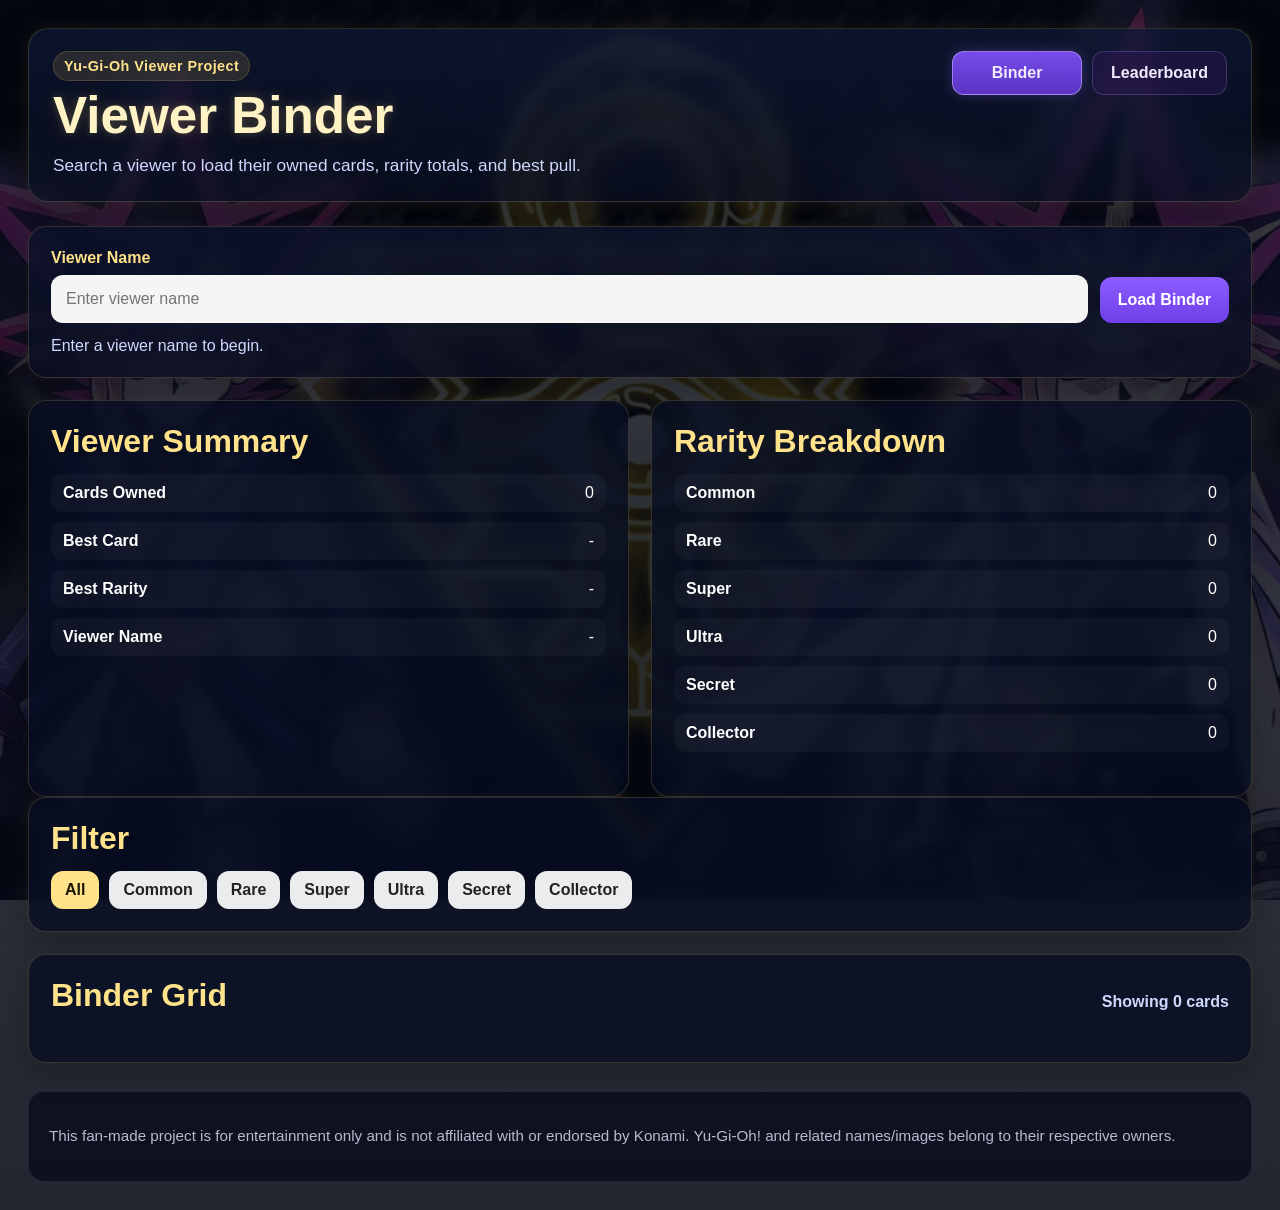
==== commit 64942120: "Update index.html" ====
--- a/index.html
+++ b/index.html
@@ -4,7 +4,7 @@
   <meta charset="UTF-8" />
   <meta name="viewport" content="width=device-width, initial-scale=1.0" />
   <title>YGO Viewer Binder</title>
-  <link rel="stylesheet" href="style.css" />
+<link rel="stylesheet" href="style.css?v=11" />
 </head>
 <body>
   <div class="site-shell">
@@ -90,6 +90,7 @@
     </footer>
   </div>
 
-  <script src="./script.js"></script>
+   <script src="./script.js?v=11"></script>
 </body>
 </html>
+
--- a/style.css
+++ b/style.css
@@ -1,320 +1,714 @@
-/* ===============================
-GLOBAL
-=============================== */
-
 * {
   box-sizing: border-box;
+}
+
+:root {
+  --bg-panel: rgba(7, 14, 34, 0.78);
+  --bg-panel-strong: rgba(10, 18, 42, 0.9);
+  --line: rgba(255, 225, 140, 0.16);
+  --gold: #ffe28a;
+  --gold-strong: #ffd45c;
+  --text: #ffffff;
+  --muted: #cfd8ff;
+  --purple: #8c5cff;
+  --purple-strong: #6f40e8;
 }
 
 body {
   margin: 0;
   font-family: Arial, Helvetica, sans-serif;
-  color: #ffffff;
+  color: var(--text);
   min-height: 100vh;
   background:
-    linear-gradient(rgba(5, 10, 25, 0.82), rgba(5, 10, 25, 0.9)),
+    linear-gradient(rgba(4, 8, 20, 0.76), rgba(4, 8, 20, 0.88)),
     url("./ygo-bg.jpg") center center / cover no-repeat fixed;
 }
 
-/* ===============================
-PAGE WRAPPER
-=============================== */
-
-.container,
-.page,
-main {
-  width: 100%;
-  max-width: 1400px;
+.site-shell {
+  max-width: 1320px;
   margin: 0 auto;
-  padding: 24px;
-}
-
-/* ===============================
-HEADERS
-=============================== */
+  padding: 28px;
+}
+
+.site-header {
+  display: flex;
+  justify-content: space-between;
+  align-items: flex-start;
+  gap: 20px;
+  margin-bottom: 24px;
+  padding: 22px 24px;
+  border: 1px solid var(--line);
+  border-radius: 20px;
+  background: linear-gradient(180deg, rgba(15, 25, 55, 0.72), rgba(9, 14, 32, 0.72));
+  box-shadow:
+    0 0 18px rgba(255, 204, 92, 0.08),
+    0 14px 38px rgba(0, 0, 0, 0.35);
+  backdrop-filter: blur(6px);
+}
+
+.brand-block {
+  max-width: 760px;
+}
+
+.eyebrow {
+  display: inline-block;
+  margin-bottom: 8px;
+  padding: 6px 10px;
+  border-radius: 999px;
+  background: rgba(255, 212, 92, 0.12);
+  border: 1px solid rgba(255, 212, 92, 0.18);
+  color: var(--gold);
+  font-size: 0.9rem;
+  font-weight: bold;
+  letter-spacing: 0.03em;
+}
 
 h1 {
-  font-size: 3rem;
-  margin: 0 0 14px 0;
+  margin: 0 0 10px 0;
+  font-size: 3.2rem;
+  line-height: 1.05;
   color: #fff2c5;
   text-shadow:
-    0 0 6px rgba(255, 220, 120, 0.4),
-    0 0 18px rgba(255, 180, 60, 0.2);
-}
-
-h2, h3 {
-  color: #ffe28a;
-  margin-top: 24px;
-  margin-bottom: 12px;
-}
-
-/* ===============================
-NAV
-=============================== */
-
-nav,
-.top-nav {
+    0 0 8px rgba(255, 222, 138, 0.2),
+    0 0 24px rgba(255, 188, 72, 0.14);
+}
+
+.subtitle {
+  margin: 0;
+  color: var(--muted);
+  font-size: 1.08rem;
+  line-height: 1.5;
+}
+
+.site-nav {
   display: flex;
-  gap: 14px;
+  gap: 10px;
   flex-wrap: wrap;
+}
+
+.site-nav a {
+  display: inline-flex;
+  align-items: center;
+  justify-content: center;
+  min-width: 130px;
+  padding: 12px 18px;
+  border-radius: 12px;
+  border: 1px solid rgba(170, 140, 255, 0.26);
+  background: rgba(50, 28, 95, 0.38);
+  color: #f2ebff;
+  text-decoration: none;
+  font-weight: bold;
+  transition: 0.2s ease;
+}
+
+.site-nav a:hover,
+.site-nav a.active {
+  background: linear-gradient(180deg, rgba(131, 82, 255, 0.9), rgba(98, 55, 210, 0.92));
+  border-color: rgba(215, 194, 255, 0.5);
+  box-shadow: 0 0 14px rgba(140, 92, 255, 0.28);
+}
+
+.panel {
   margin-bottom: 22px;
-}
-
-nav a,
-.top-nav a {
-  color: #d8b7ff;
-  text-decoration: none;
-  font-weight: bold;
-  font-size: 1.1rem;
-}
-
-nav a:hover,
-.top-nav a:hover {
-  color: #ffffff;
-}
-
-/* ===============================
-TEXT / PANELS
-=============================== */
-
-#leaderboard-status,
-.status-text,
-.summary-box,
-.stats-box,
-.filter-box,
-.search-box,
-.section-box {
-  background: rgba(10, 16, 35, 0.72);
-  border: 1px solid rgba(255, 215, 120, 0.18);
-  border-radius: 14px;
-  padding: 14px 16px;
-  margin-bottom: 18px;
-  box-shadow:
-    0 8px 24px rgba(0, 0, 0, 0.28),
-    0 0 10px rgba(255, 200, 90, 0.08);
-}
-
-/* ===============================
-FORM ELEMENTS
-=============================== */
-
-input,
-button,
-select {
-  font: inherit;
+  padding: 22px;
+  border-radius: 18px;
+  border: 1px solid var(--line);
+  background: var(--bg-panel);
+  box-shadow:
+    0 10px 30px rgba(0, 0, 0, 0.28),
+    0 0 12px rgba(255, 210, 90, 0.05);
+  backdrop-filter: blur(5px);
+}
+
+.panel h2 {
+  margin: 0 0 14px 0;
+  color: var(--gold);
+  font-size: 2rem;
+}
+
+.panel-copy {
+  margin: 0;
+  color: var(--muted);
+}
+
+.binder-layout {
+  display: block;
+}
+
+.hero-panel {
+  background: linear-gradient(180deg, rgba(12, 18, 42, 0.88), rgba(9, 14, 32, 0.78));
+}
+
+.search-row {
+  display: flex;
+  gap: 12px;
+  align-items: end;
+  flex-wrap: wrap;
+}
+
+.search-group {
+  flex: 1;
+  min-width: 260px;
+}
+
+.search-group label {
+  display: block;
+  margin-bottom: 8px;
+  font-weight: bold;
+  color: var(--gold);
 }
 
 input[type="text"],
 input[type="search"] {
+  width: 100%;
+  padding: 14px 14px;
+  border-radius: 12px;
+  border: 1px solid rgba(255,255,255,0.14);
+  background: rgba(255,255,255,0.96);
+  color: #111;
+  font-size: 1rem;
+}
+
+button {
+  padding: 14px 18px;
+  border: 0;
+  border-radius: 12px;
+  background: linear-gradient(180deg, var(--purple), var(--purple-strong));
+  color: white;
+  font-weight: bold;
+  font-size: 1rem;
+  cursor: pointer;
+}
+
+button:hover {
+  filter: brightness(1.08);
+}
+
+.loaded-message {
+  margin-top: 14px;
+  color: var(--muted);
+}
+
+.stats-grid {
+  display: grid;
+  grid-template-columns: repeat(2, minmax(0, 1fr));
+  gap: 22px;
+}
+
+.stat-panel {
+  min-height: 100%;
+}
+
+.stat-lines {
+  display: grid;
+  gap: 10px;
+}
+
+.stat-lines div {
+  display: flex;
+  justify-content: space-between;
+  gap: 14px;
   padding: 10px 12px;
-  border-radius: 10px;
-  border: 1px solid rgba(255,255,255,0.18);
-  background: rgba(255,255,255,0.95);
-  color: #111;
-  min-width: 220px;
-}
-
-button {
-  padding: 10px 14px;
-  border: 0;
-  border-radius: 10px;
-  background: rgba(120, 60, 220, 0.9);
-  color: #fff;
-  font-weight: bold;
-  cursor: pointer;
-}
-
-button:hover {
-  background: rgba(145, 80, 255, 0.95);
-}
-
-/* ===============================
-FILTER BUTTON ROW
-=============================== */
-
-.filter-buttons,
-#filter-buttons,
-.filters {
+  border-radius: 12px;
+  background: rgba(255,255,255,0.03);
+}
+
+.filter-buttons {
   display: flex;
   flex-wrap: wrap;
   gap: 10px;
-  margin: 12px 0 22px 0;
-}
-
-.filter-buttons button,
-#filter-buttons button,
-.filters button {
-  background: rgba(255, 255, 255, 0.92);
+}
+
+.filter-buttons button {
+  padding: 10px 14px;
+  background: rgba(255,255,255,0.92);
   color: #222;
-  border: 0;
-  padding: 8px 14px;
+}
+
+.filter-buttons button.active-filter,
+.filter-buttons button:hover {
+  background: var(--gold);
+  color: #1d1605;
+}
+
+.section-head {
+  display: flex;
+  justify-content: space-between;
+  align-items: center;
+  gap: 14px;
+  margin-bottom: 12px;
+}
+
+.section-meta {
+  color: var(--muted);
+  font-weight: bold;
+}
+
+.card-grid {
+  display: grid;
+  grid-template-columns: repeat(auto-fill, minmax(220px, 1fr));
+  gap: 22px;
+}
+
+.binder-card {
+  padding: 12px;
+  border-radius: 16px;
+  border: 1px solid rgba(255, 214, 110, 0.12);
+  background: linear-gradient(180deg, rgba(18, 26, 54, 0.92), rgba(11, 17, 36, 0.92));
+  box-shadow:
+    0 10px 24px rgba(0,0,0,0.34),
+    0 0 10px rgba(255,210,100,0.06);
+  transition: transform 0.2s ease, box-shadow 0.2s ease;
+}
+
+.binder-card:hover {
+  transform: translateY(-4px);
+  box-shadow:
+    0 0 16px rgba(255, 214, 110, 0.16),
+    0 14px 30px rgba(0,0,0,0.4);
+}
+
+.binder-card img {
+  width: 100%;
+  display: block;
   border-radius: 10px;
-}
-
-.filter-buttons button:hover,
-#filter-buttons button:hover,
-.filters button:hover {
-  background: #ffe28a;
-}
-
-/* ===============================
-LEADERBOARD TABLE
-=============================== */
-
-table,
+  margin-bottom: 10px;
+}
+
+.binder-card-name {
+  font-size: 1.08rem;
+  font-weight: bold;
+  color: #fff0b8;
+  line-height: 1.3;
+  margin-bottom: 6px;
+}
+
+.binder-card-rarity {
+  color: var(--muted);
+}
+
+#leaderboard-status {
+  margin: 0 0 16px 0;
+  font-size: 1.15rem;
+  color: var(--muted);
+}
+
 .leaderboard-table {
   width: 100%;
   border-collapse: collapse;
-  margin-top: 20px;
+  overflow: hidden;
+  border-radius: 16px;
   background: rgba(8, 12, 28, 0.78);
-  border-radius: 12px;
+}
+
+.leaderboard-table th,
+.leaderboard-table td {
+  padding: 16px 18px;
+  text-align: left;
+  font-size: 1.08rem;
+}
+
+.leaderboard-table th {
+  color: var(--gold);
+  border-bottom: 1px solid rgba(255, 224, 130, 0.2);
+  background: rgba(255, 212, 92, 0.08);
+}
+
+.leaderboard-table td {
+  border-bottom: 1px solid rgba(255,255,255,0.05);
+}
+
+.leaderboard-table tr:nth-child(even) {
+  background: rgba(255,255,255,0.025);
+}
+
+.leaderboard-table tr:hover {
+  background: rgba(255,212,92,0.06);
+}
+
+.viewer-link {
+  color: #ffffff;
+  font-weight: bold;
+  text-decoration: none;
+  border-bottom: 1px solid transparent;
+}
+
+.viewer-link:hover {
+  color: var(--gold);
+  border-bottom-color: var(--gold);
+}
+
+.site-footer {
+  margin-top: 28px;
+  padding: 18px 20px;
+  border-radius: 16px;
+  border: 1px solid rgba(255,255,255,0.08);
+  background: rgba(7, 12, 28, 0.78);
+  color: rgba(230, 236, 255, 0.78);
+  font-size: 0.95rem;
+  line-height: 1.5;
+}
+
+.empty-state {
+  padding: 18px;
+  border-radius: 14px;
+  background: rgba(255,255,255,0.04);
+  color: var(--muted);
+}
+
+@media (max-width: 900px) {
+  .site-header {
+    flex-direction: column;
+  }
+
+  .stats-grid {
+    grid-template-columns: 1fr;
+  }
+
+  h1 {
+    font-size: 2.4rem;
+  }
+}
+
+@media (max-width: 640px) {
+  .site-shell {
+    padding: 14px;
+  }
+
+  .panel {
+    padding: 16px;
+  }
+
+  .section-head {
+    flex-direction: column;
+    align-items: flex-start;
+  }
+
+  .leaderboard-table th,
+  .leaderboard-table td {
+    padding: 12px 10px;
+    font-size: 0.95rem;
+  }
+
+  .card-grid {
+    grid-template-columns: repeat(auto-fill, minmax(150px, 1fr));
+    gap: 14px;
+  }
+}
+/* ===== Leaderboard polish ===== */
+
+.leaderboard-table {
+  width: 100%;
+  border-collapse: collapse;
+  border-radius: 16px;
   overflow: hidden;
-}
-
-th,
-td {
-  padding: 14px 18px;
-  font-size: 1.15rem;
+  background: rgba(8, 12, 28, 0.78);
+  margin-top: 8px;
+}
+
+.leaderboard-table th,
+.leaderboard-table td {
+  padding: 16px 18px;
   text-align: left;
-}
-
-th {
-  color: #ffe28a;
-  border-bottom: 2px solid rgba(255, 220, 120, 0.35);
-  background: rgba(255, 200, 80, 0.08);
-}
-
-td {
-  border-bottom: 1px solid rgba(255,255,255,0.06);
-}
-
-tr:nth-child(even) {
-  background: rgba(255,255,255,0.03);
-}
-
-tr:hover {
-  background: rgba(255,215,120,0.08);
-}
-
-/* top 3 */
-tbody tr:nth-child(1) td {
+  font-size: 1.05rem;
+}
+
+.leaderboard-table th {
+  color: var(--gold);
+  background: rgba(255, 212, 92, 0.08);
+  border-bottom: 1px solid rgba(255, 224, 130, 0.2);
+}
+
+.leaderboard-table td {
+  border-bottom: 1px solid rgba(255, 255, 255, 0.05);
+}
+
+.leaderboard-table tr:nth-child(even) {
+  background: rgba(255, 255, 255, 0.025);
+}
+
+.leaderboard-table tr:hover {
+  background: rgba(255, 212, 92, 0.06);
+}
+
+#leaderboard-status {
+  margin: 0 0 16px 0;
+  font-size: 1.05rem;
+  color: var(--muted);
+}
+
+.viewer-link {
+  color: #ffffff;
+  font-weight: bold;
+  text-decoration: none;
+  border-bottom: 1px solid transparent;
+}
+
+.viewer-link:hover {
+  color: var(--gold);
+  border-bottom-color: var(--gold);
+}
+/* ===== Leaderboard Top 3 Styling ===== */
+
+.leaderboard-table tbody tr:nth-child(1) {
+  background: linear-gradient(
+    90deg,
+    rgba(255, 215, 100, 0.12),
+    rgba(255, 215, 100, 0.04)
+  );
+  box-shadow: inset 0 0 12px rgba(255, 215, 100, 0.2);
+}
+
+.leaderboard-table tbody tr:nth-child(1) td {
   color: #ffd95a;
   font-weight: bold;
 }
-tbody tr:nth-child(2) td {
-  color: #d7e1f2;
-  font-weight: bold;
-}
-tbody tr:nth-child(3) td {
-  color: #d8a373;
-  font-weight: bold;
-}
-
-/* ===============================
-BINDER GRID
-=============================== */
-
-.card-grid,
-#card-grid,
-.binder-grid {
-  display: grid;
-  grid-template-columns: repeat(auto-fill, minmax(220px, 1fr));
-  gap: 22px;
-  margin-top: 18px;
-}
-
-/* ===============================
-CARD ITEM
-=============================== */
-
-.card,
+
+/* Silver */
+
+.leaderboard-table tbody tr:nth-child(2) {
+  background: linear-gradient(
+    90deg,
+    rgba(200, 210, 230, 0.10),
+    rgba(200, 210, 230, 0.03)
+  );
+}
+
+.leaderboard-table tbody tr:nth-child(2) td {
+  color: #e4ebff;
+  font-weight: bold;
+}
+
+/* Bronze */
+
+.leaderboard-table tbody tr:nth-child(3) {
+  background: linear-gradient(
+    90deg,
+    rgba(210, 150, 95, 0.12),
+    rgba(210, 150, 95, 0.03)
+  );
+}
+
+.leaderboard-table tbody tr:nth-child(3) td {
+  color: #e2b48f;
+  font-weight: bold;
+}
+/* =========================================
+LEADERBOARD - TOP 3 PREMIUM STYLING
+========================================= */
+
+.leaderboard-table tbody tr:nth-child(1) {
+  background: linear-gradient(
+    90deg,
+    rgba(255, 215, 100, 0.16),
+    rgba(255, 215, 100, 0.05)
+  );
+  box-shadow: inset 0 0 12px rgba(255, 215, 100, 0.20);
+  animation: championGlow 4s ease-in-out infinite;
+}
+
+.leaderboard-table tbody tr:nth-child(1) td {
+  color: #ffd95a;
+  font-weight: bold;
+}
+
+.leaderboard-table tbody tr:nth-child(2) {
+  background: linear-gradient(
+    90deg,
+    rgba(205, 215, 235, 0.12),
+    rgba(205, 215, 235, 0.03)
+  );
+}
+
+.leaderboard-table tbody tr:nth-child(2) td {
+  color: #e7eeff;
+  font-weight: bold;
+}
+
+.leaderboard-table tbody tr:nth-child(3) {
+  background: linear-gradient(
+    90deg,
+    rgba(210, 150, 95, 0.14),
+    rgba(210, 150, 95, 0.03)
+  );
+}
+
+.leaderboard-table tbody tr:nth-child(3) td {
+  color: #e5b48f;
+  font-weight: bold;
+}
+
+@keyframes championGlow {
+  0% {
+    box-shadow: inset 0 0 8px rgba(255, 215, 100, 0.14);
+  }
+  50% {
+    box-shadow: inset 0 0 18px rgba(255, 215, 100, 0.34);
+  }
+  100% {
+    box-shadow: inset 0 0 8px rgba(255, 215, 100, 0.14);
+  }
+}
+
+/* =========================================
+BINDER - NEXT LEVEL CARD EFFECTS
+========================================= */
+
+.card-grid {
+  align-items: start;
+}
+
 .binder-card {
-  background: rgba(10, 15, 35, 0.82);
-  border-radius: 14px;
-  padding: 12px;
-  border: 1px solid rgba(255, 200, 120, 0.14);
-  box-shadow: 0 8px 18px rgba(0,0,0,0.35);
-  transition: transform 0.22s ease, box-shadow 0.22s ease;
-}
-
-.card:hover,
+  position: relative;
+  overflow: hidden;
+  transform-origin: center center;
+}
+
+.binder-card::before {
+  content: "";
+  position: absolute;
+  inset: 0;
+  background: linear-gradient(
+    120deg,
+    transparent 0%,
+    rgba(255,255,255,0.00) 35%,
+    rgba(255,255,255,0.18) 50%,
+    rgba(255,255,255,0.00) 65%,
+    transparent 100%
+  );
+  transform: translateX(-140%);
+  pointer-events: none;
+  opacity: 0;
+}
+
 .binder-card:hover {
-  transform: translateY(-4px);
-  box-shadow:
-    0 0 14px rgba(255, 210, 120, 0.22),
-    0 10px 24px rgba(0,0,0,0.42);
-}
-
-.card img,
+  transform: translateY(-6px) scale(1.03);
+  z-index: 2;
+}
+
+.binder-card:hover::before {
+  opacity: 1;
+  animation: cardShine 0.9s ease;
+}
+
+@keyframes cardShine {
+  0% {
+    transform: translateX(-140%);
+  }
+  100% {
+    transform: translateX(140%);
+  }
+}
+
 .binder-card img {
-  width: 100%;
-  height: auto;
-  display: block;
-  border-radius: 10px;
-}
-
-/* optional text blocks if your HTML uses them */
-.card-name,
-.binder-card-name {
-  margin-top: 10px;
-  font-weight: bold;
-  color: #fff1bf;
-}
-
-.card-rarity,
+  transition: transform 0.25s ease, filter 0.25s ease;
+}
+
+.binder-card:hover img {
+  transform: scale(1.02);
+  filter: brightness(1.05);
+}
+
+/* =========================================
+RARITY GLOW CLASSES
+These get added from script.js
+========================================= */
+
+.rarity-common {
+  box-shadow:
+    0 8px 22px rgba(0,0,0,0.30),
+    0 0 0 rgba(255,255,255,0);
+}
+
+.rarity-rare {
+  box-shadow:
+    0 8px 22px rgba(0,0,0,0.30),
+    0 0 12px rgba(90, 150, 255, 0.14);
+}
+
+.rarity-super {
+  box-shadow:
+    0 8px 22px rgba(0,0,0,0.30),
+    0 0 14px rgba(180, 110, 255, 0.18);
+}
+
+.rarity-ultra {
+  box-shadow:
+    0 8px 22px rgba(0,0,0,0.30),
+    0 0 16px rgba(255, 210, 90, 0.22);
+}
+
+.rarity-secret {
+  box-shadow:
+    0 8px 22px rgba(0,0,0,0.30),
+    0 0 18px rgba(255, 100, 190, 0.18),
+    0 0 26px rgba(120, 180, 255, 0.12);
+}
+
+.rarity-collector {
+  box-shadow:
+    0 8px 22px rgba(0,0,0,0.30),
+    0 0 18px rgba(255, 214, 110, 0.22),
+    0 0 28px rgba(255, 255, 255, 0.12);
+}
+
+.rarity-secret:hover,
+.rarity-collector:hover {
+  animation: rarePulse 1.8s ease-in-out infinite;
+}
+
+@keyframes rarePulse {
+  0% {
+    box-shadow:
+      0 8px 22px rgba(0,0,0,0.30),
+      0 0 16px rgba(255, 214, 110, 0.16);
+  }
+  50% {
+    box-shadow:
+      0 10px 26px rgba(0,0,0,0.34),
+      0 0 24px rgba(255, 214, 110, 0.30);
+  }
+  100% {
+    box-shadow:
+      0 8px 22px rgba(0,0,0,0.30),
+      0 0 16px rgba(255, 214, 110, 0.16);
+  }
+}
+
+/* =========================================
+RARITY BADGE LOOK
+========================================= */
+
 .binder-card-rarity {
+  display: inline-block;
   margin-top: 4px;
-  color: #d7c7ff;
-  font-size: 0.95rem;
-}
-
-/* ===============================
-HELPERS
-=============================== */
-
-p {
-  line-height: 1.45;
-}
-
-img {
-  max-width: 100%;
-}
-
-.hidden {
-  display: none !important;
-}
-
-/* ===============================
-RESPONSIVE
-=============================== */
-
-@media (max-width: 768px) {
-  .container,
-  .page,
-  main {
-    padding: 16px;
-  }
-
-  h1 {
-    font-size: 2.2rem;
-  }
-
-  th,
-  td {
-    font-size: 1rem;
-    padding: 10px;
-  }
-
-  .card-grid,
-  #card-grid,
-  .binder-grid {
-    grid-template-columns: repeat(auto-fill, minmax(160px, 1fr));
-    gap: 14px;
-  }
-
-  input[type="text"],
-  input[type="search"] {
-    min-width: 160px;
-    width: 100%;
-  }
-}
+  padding: 6px 10px;
+  border-radius: 999px;
+  font-size: 0.92rem;
+  font-weight: bold;
+  background: rgba(255,255,255,0.06);
+}
+
+.binder-card-rarity.rarity-common {
+  color: #f0f0f0;
+}
+
+.binder-card-rarity.rarity-rare {
+  color: #7db2ff;
+}
+
+.binder-card-rarity.rarity-super {
+  color: #cc9dff;
+}
+
+.binder-card-rarity.rarity-ultra {
+  color: #ffd45c;
+}
+
+.binder-card-rarity.rarity-secret {
+  color: #ff9fd2;
+}
+
+.binder-card-rarity.rarity-collector {
+  color: #fff0b2;
+}
